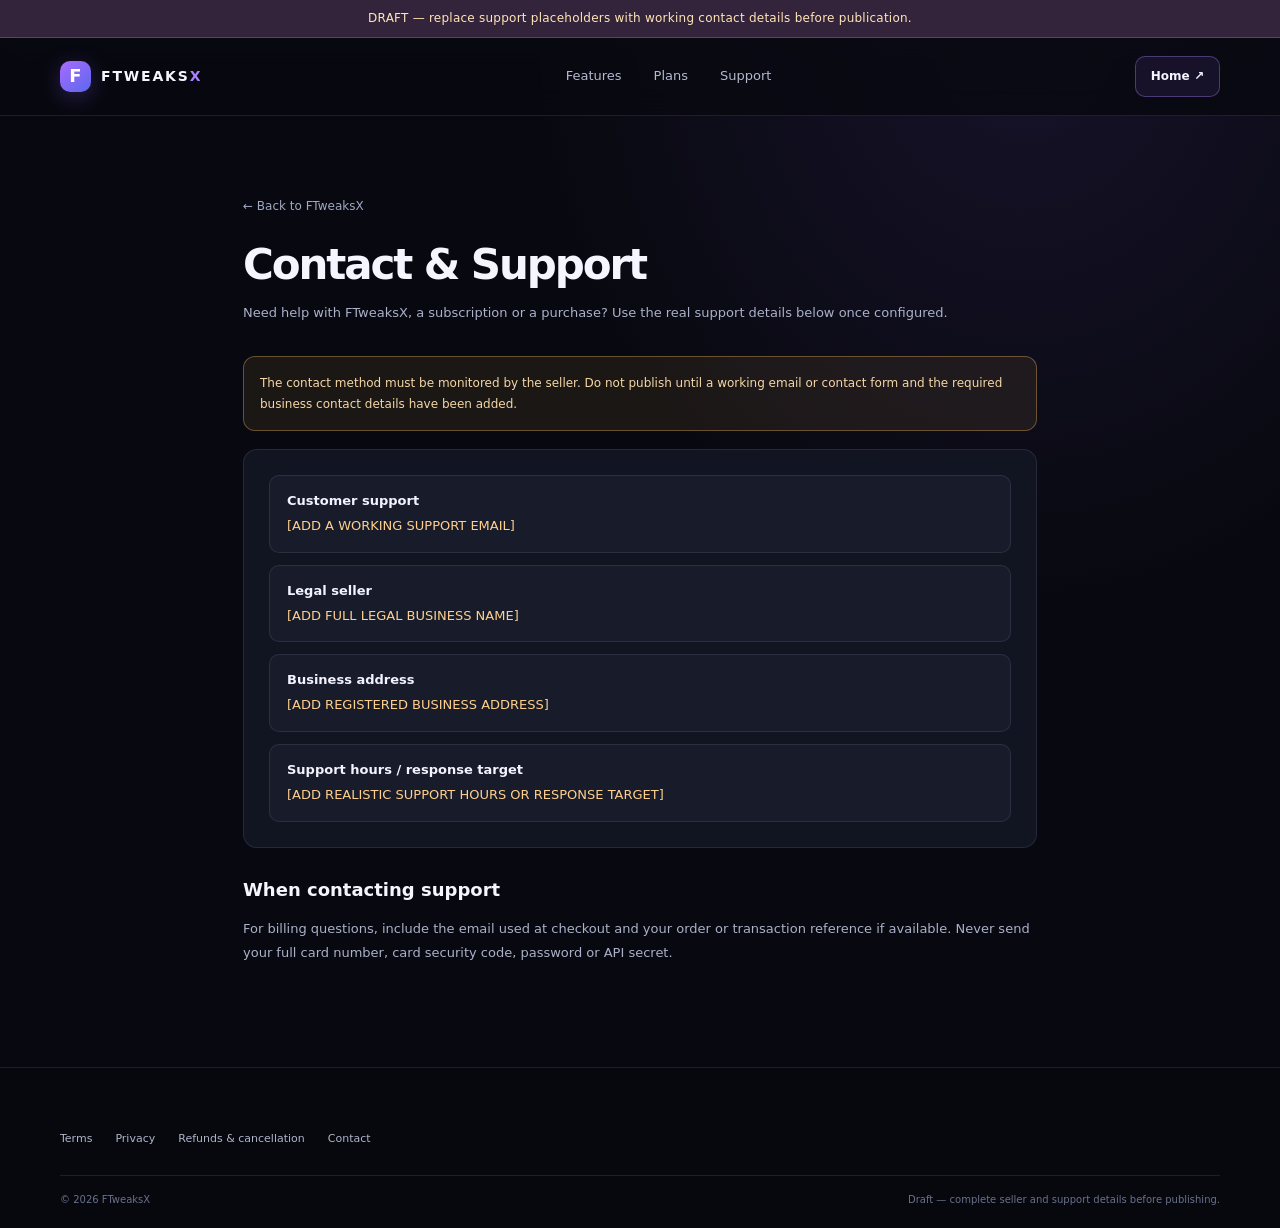
==== contact.html @ 68ff527e "Add files via upload" ====
<!doctype html><html lang="en"><head><meta charset="utf-8"><meta name="viewport" content="width=device-width,initial-scale=1"><meta name="robots" content="noindex,nofollow"><title>Contact & Support — FTweaksX</title><link rel="stylesheet" href="styles.css"></head><body><div class="draft-banner">DRAFT — replace support placeholders with working contact details before publication.</div><header class="site-header"><a class="brand" href="index.html"><span class="brand-mark">F</span><span>FTWEAKS<span class="brand-x">X</span></span></a><nav><a href="index.html#features">Features</a><a href="index.html#plans">Plans</a><a href="contact.html">Support</a></nav><a class="header-cta" href="index.html">Home ↗</a></header><main class="legal-wrap"><a class="back-link" href="index.html">← Back to FTweaksX</a><h1>Contact & Support</h1><p class="legal-intro">Need help with FTweaksX, a subscription or a purchase? Use the real support details below once configured.</p><div class="todo-box">The contact method must be monitored by the seller. Do not publish until a working email or contact form and the required business contact details have been added.</div><div class="legal-card contact-list"><div class="contact-row"><strong>Customer support</strong><span>[ADD A WORKING SUPPORT EMAIL]</span></div><div class="contact-row"><strong>Legal seller</strong><span>[ADD FULL LEGAL BUSINESS NAME]</span></div><div class="contact-row"><strong>Business address</strong><span>[ADD REGISTERED BUSINESS ADDRESS]</span></div><div class="contact-row"><strong>Support hours / response target</strong><span>[ADD REALISTIC SUPPORT HOURS OR RESPONSE TARGET]</span></div></div><h2>When contacting support</h2><p>For billing questions, include the email used at checkout and your order or transaction reference if available. Never send your full card number, card security code, password or API secret.</p></main><footer class="site-footer"><div class="footer-links"><a href="terms.html">Terms</a><a href="privacy.html">Privacy</a><a href="refunds.html">Refunds & cancellation</a><a href="contact.html">Contact</a></div><div class="footer-bottom">© 2026 FTweaksX <span>Draft — complete seller and support details before publishing.</span></div></footer></body></html>
---- styles.css ----
:root{color-scheme:dark;--bg:#080910;--panel:#10121d;--panel2:#131625;--line:rgba(167,174,214,.13);--text:#f4f5ff;--muted:#9ba2bd;--violet:#a66cff;--cyan:#63d9ff;--pink:#db78df;--max:1160px}
*{box-sizing:border-box}html{scroll-behavior:smooth}body{margin:0;background:radial-gradient(ellipse at 80% 2%,rgba(102,67,177,.16),transparent 34%),var(--bg);color:var(--text);font-family:Inter,ui-sans-serif,system-ui,-apple-system,"Segoe UI",sans-serif;line-height:1.6}a{color:inherit;text-decoration:none}.draft-banner{background:#34243b;color:#ffe5b7;text-align:center;padding:9px 18px;font-size:12px;letter-spacing:.02em;border-bottom:1px solid rgba(255,210,139,.2)}.site-header{height:78px;display:flex;align-items:center;justify-content:space-between;padding:0 max(28px,calc((100vw - var(--max))/2));border-bottom:1px solid var(--line);background:rgba(8,9,16,.82);backdrop-filter:blur(14px);position:sticky;top:0;z-index:10}.brand{display:flex;align-items:center;gap:10px;font-size:14px;font-weight:850;letter-spacing:.13em}.brand-mark{width:31px;height:31px;border-radius:10px;display:grid;place-items:center;background:linear-gradient(140deg,#a86bff,#5b68ed);box-shadow:0 5px 22px rgba(143,94,255,.27);font-size:18px;letter-spacing:0;color:white}.brand-x{color:#a980ff}.site-header nav{display:flex;gap:32px;color:#b5bad0;font-size:13px}.site-header nav a:hover,.footer-links a:hover{color:white}.header-cta{border:1px solid rgba(174,133,255,.35);background:rgba(145,97,255,.1);padding:10px 15px;border-radius:10px;font-size:12px;font-weight:700}.header-cta span{color:var(--cyan);padding-left:5px}.wrap{max-width:var(--max);margin:0 auto;padding-left:28px;padding-right:28px}.hero{min-height:620px;display:grid;grid-template-columns:1.02fr .98fr;align-items:center;gap:48px;padding-top:64px;padding-bottom:78px}.eyebrow{font-size:10px;font-weight:800;letter-spacing:.19em;color:#b895ff;display:flex;align-items:center;gap:9px}.pulse{width:7px;height:7px;border-radius:50%;background:#7fe6ff;box-shadow:0 0 13px #63d9ff}.hero h1{font-size:clamp(48px,6vw,76px);line-height:1.02;letter-spacing:-.065em;margin:24px 0 22px;font-weight:850}.gradient-text{background:linear-gradient(100deg,#c39aff 5%,#8f8cff 48%,#67d7ed 100%);-webkit-background-clip:text;background-clip:text;color:transparent}.hero-lede{max-width:520px;color:#aeb4cc;font-size:16px;line-height:1.8}.hero-actions{display:flex;align-items:center;gap:24px;margin-top:31px}.button{display:inline-flex;align-items:center;justify-content:center;gap:12px;padding:13px 21px;border-radius:10px;font-size:13px;font-weight:750;letter-spacing:.01em}.button.primary{background:linear-gradient(105deg,#8e5af4,#637cf4);box-shadow:0 10px 30px rgba(112,86,244,.24)}.button.primary:hover{filter:brightness(1.1);transform:translateY(-1px)}.text-link{font-size:13px;color:#cad0e5}.hero-note{margin-top:38px;max-width:500px;display:flex;gap:10px;color:#858da9;font-size:11px;line-height:1.6}.note-icon{color:#73d8f7;font-size:16px}.hero-visual{height:410px;position:relative;display:grid;place-items:center}.glow{position:absolute;width:390px;height:300px;background:linear-gradient(140deg,rgba(159,92,255,.22),rgba(58,201,225,.12));filter:blur(65px);border-radius:50%}.mock-window{position:relative;width:min(100%,470px);height:320px;border-radius:18px;background:linear-gradient(150deg,#171a2a,#0d1019);border:1px solid rgba(183,170,255,.23);box-shadow:0 35px 90px rgba(0,0,0,.5),0 0 45px rgba(133,91,245,.12);overflow:hidden;transform:perspective(1100px) rotateY(-7deg) rotateX(2deg)}.mock-top{height:46px;border-bottom:1px solid var(--line);display:flex;align-items:center;justify-content:space-between;padding:0 16px}.mock-brand{font-size:9px;letter-spacing:.17em;font-weight:850;color:#aeb5d1}.mock-brand i{display:inline-grid;place-items:center;width:19px;height:19px;border-radius:6px;background:linear-gradient(140deg,#a86bff,#5b68ed);font-style:normal;color:white;margin-right:7px}.mock-controls{display:flex;gap:6px}.mock-controls b{width:6px;height:6px;border-radius:50%;background:#4d5369}.mock-controls b:last-child{background:#de6579}.mock-body{display:flex;height:274px}.mock-side{width:53px;border-right:1px solid var(--line);padding:22px 13px;display:flex;align-items:center;flex-direction:column;gap:22px}.mock-side i{width:15px;height:15px;border-radius:5px;background:#35394e}.mock-side-active{width:27px;height:27px;border-radius:8px;background:rgba(158,104,255,.26);border:1px solid rgba(182,139,255,.65)}.mock-content{padding:24px 25px;flex:1}.mock-kicker,.mock-label{font-size:8px;letter-spacing:.16em;color:#8189a7;font-weight:800}.mock-title{font-size:23px;font-weight:800;letter-spacing:-.04em;margin:4px 0 20px}.mock-metrics{display:grid;grid-template-columns:1fr 1fr;gap:12px}.mock-metrics div{background:#171b2a;border:1px solid var(--line);border-radius:9px;padding:12px}.mock-metrics small{display:block;color:#79819f;font-size:7px;letter-spacing:.1em}.mock-metrics strong{display:block;font-size:17px;margin-top:4px;color:#bd9aff}.mock-label{margin-top:20px}.mock-lines{display:grid;gap:8px;margin-top:9px}.mock-lines span{height:6px;border-radius:6px;background:#272c40}.mock-lines span:nth-child(2){width:83%}.mock-lines span:nth-child(3){width:65%}.mock-bottom{display:flex;justify-content:space-between;margin-top:18px;font-size:8px;color:#68718f}.float-chip{position:absolute;background:rgba(19,22,36,.92);border:1px solid rgba(180,167,255,.22);box-shadow:0 15px 35px rgba(0,0,0,.4);border-radius:11px;padding:11px 14px;font-size:11px;color:#dce1f6;backdrop-filter:blur(10px)}.chip-one{top:48px;right:-6px}.chip-two{bottom:47px;left:-10px}.chip-dot{display:inline-block;width:7px;height:7px;border-radius:50%;margin-right:8px}.violet{background:#b78aff;box-shadow:0 0 10px #b78aff}.cyan{background:#64dfff;box-shadow:0 0 10px #64dfff}.feature-section{padding:92px 0;background:linear-gradient(180deg,rgba(17,19,31,.35),rgba(14,16,26,.9));border-top:1px solid var(--line);border-bottom:1px solid var(--line)}.section-heading{max-width:680px;margin-bottom:36px}.section-heading h2{font-size:clamp(34px,4.5vw,48px);line-height:1.1;letter-spacing:-.05em;margin:15px 0}.section-heading p{color:var(--muted);font-size:14px;max-width:580px}.muted-gradient{color:#949bb5}.feature-grid{display:grid;grid-template-columns:repeat(4,1fr);gap:14px}.feature-card{min-height:210px;background:linear-gradient(145deg,rgba(25,29,46,.9),rgba(14,17,27,.94));border:1px solid var(--line);border-radius:15px;padding:22px}.feature-icon{width:38px;height:38px;border-radius:11px;display:grid;place-items:center;font-size:22px;margin-bottom:18px}.violet-icon{color:#c09bff;background:rgba(160,105,255,.13)}.cyan-icon{color:#75e4f4;background:rgba(74,209,227,.12)}.blue-icon{color:#8ba8ff;background:rgba(105,131,255,.13)}.pink-icon{color:#e6a0ee;background:rgba(216,120,223,.12)}.feature-card h3{font-size:15px;margin:0 0 8px}.feature-card p{color:#959db7;font-size:12px;line-height:1.7;margin:0}.fine-print,.plan-disclaimer{color:#747d99;font-size:11px;line-height:1.7;margin-top:22px}.plans-section{padding:100px 0 90px}.centered{text-align:center;margin:0 auto 42px}.centered .eyebrow{justify-content:center}.centered p{margin-left:auto;margin-right:auto}.plans-grid{max-width:790px;margin:0 auto;display:grid;grid-template-columns:1fr 1fr;gap:17px}.plan-card{background:linear-gradient(145deg,#131625,#0e111b);border:1px solid var(--line);border-radius:17px;padding:29px;position:relative;overflow:hidden}.plan-card.featured{border-color:rgba(168,115,255,.62);box-shadow:0 0 40px rgba(134,84,230,.11)}.popular-tag{position:absolute;right:0;top:0;background:linear-gradient(100deg,#925bf1,#6c77ef);padding:7px 13px;border-radius:0 0 0 10px;font-size:8px;letter-spacing:.12em;font-weight:850}.plan-label{font-size:9px;color:#ac8aff;font-weight:850;letter-spacing:.18em}.plan-card h3{font-size:19px;margin:9px 0 12px}.price{font-size:39px;letter-spacing:-.055em;font-weight:850}.price span{font-size:12px;letter-spacing:0;color:#929ab5;font-weight:500}.plan-desc{min-height:47px;color:#a6aec8;font-size:12px;line-height:1.6}.plan-card ul{list-style:none;margin:19px 0 25px;padding:0;display:grid;gap:11px}.plan-card li{font-size:11px;color:#c0c6da;padding-left:20px;position:relative}.plan-card li:before{content:'✓';position:absolute;left:0;color:#7ee2e8;font-weight:800}.button.disabled{width:100%;background:#24283a;color:#8088a2;border:1px solid #343a51;cursor:not-allowed}.plan-disclaimer{text-align:center;max-width:770px;margin:23px auto 0}.notice-section{display:flex;gap:18px;align-items:flex-start;padding-top:25px;padding-bottom:65px}.notice-icon{flex:0 0 32px;width:32px;height:32px;border-radius:10px;background:rgba(255,191,99,.12);color:#ffca83;display:grid;place-items:center;font-weight:900}.notice-section h3{font-size:14px;margin:0 0 5px}.notice-section p{color:#959db6;font-size:12px;margin:0;max-width:850px}.site-footer{border-top:1px solid var(--line);padding:35px max(28px,calc((100vw - var(--max))/2)) 20px;background:#07080e}.footer-main p{font-size:11px;color:#8189a5;margin:10px 0}.footer-entity{font-size:11px;color:#98a0ba}.todo{color:#ffcf8e;background:rgba(255,190,91,.1);padding:2px 6px;border-radius:5px}.footer-links{display:flex;gap:23px;flex-wrap:wrap;margin:27px 0;color:#aeb5ca;font-size:11px}.footer-bottom{border-top:1px solid var(--line);padding-top:16px;color:#68718b;font-size:10px;display:flex;justify-content:space-between;gap:20px;flex-wrap:wrap}
/* legal/support pages */
.legal-wrap{max-width:850px;margin:0 auto;padding:76px 28px 90px}.back-link{color:#9fa8c2;font-size:12px}.legal-wrap h1{font-size:42px;letter-spacing:-.05em;line-height:1.1;margin:24px 0 10px}.legal-intro{font-size:14px;color:#aab1c8;margin-bottom:32px}.legal-card{background:#111522;border:1px solid var(--line);border-radius:14px;padding:25px;margin:18px 0}.legal-wrap h2{font-size:18px;margin:28px 0 8px}.legal-wrap p,.legal-wrap li{font-size:13px;line-height:1.8;color:#aab1c8}.legal-wrap a.inline{color:#b897ff;text-decoration:underline}.legal-wrap .todo{overflow-wrap:anywhere}.todo-box{border:1px solid rgba(255,190,91,.35);background:rgba(255,190,91,.08);border-radius:12px;padding:16px;color:#f5d7a6;font-size:12px;line-height:1.7}.contact-list{display:grid;gap:12px}.contact-row{padding:15px 17px;border-radius:10px;background:#171b2a;border:1px solid var(--line);font-size:13px}.contact-row strong{display:block;color:#f3f3ff;margin-bottom:4px}.contact-row span{color:#ffd08c}
@media(max-width:900px){.hero{grid-template-columns:1fr;gap:10px;padding-top:68px}.hero-visual{height:370px}.feature-grid{grid-template-columns:repeat(2,1fr)}.site-header nav{gap:16px}}
@media(max-width:600px){.site-header{height:66px;padding:0 17px}.site-header nav{display:none}.header-cta{padding:9px 11px}.wrap{padding-left:19px;padding-right:19px}.hero{padding-top:58px}.hero h1{font-size:54px}.hero-visual{height:310px}.mock-window{height:280px}.mock-body{height:234px}.chip-one{right:0;top:20px}.chip-two{left:0;bottom:15px}.feature-grid,.plans-grid{grid-template-columns:1fr}.feature-section,.plans-section{padding:70px 0}.plan-card{padding:23px}.site-footer{padding-left:20px;padding-right:20px}.legal-wrap{padding:54px 20px 70px}.legal-wrap h1{font-size:35px}}
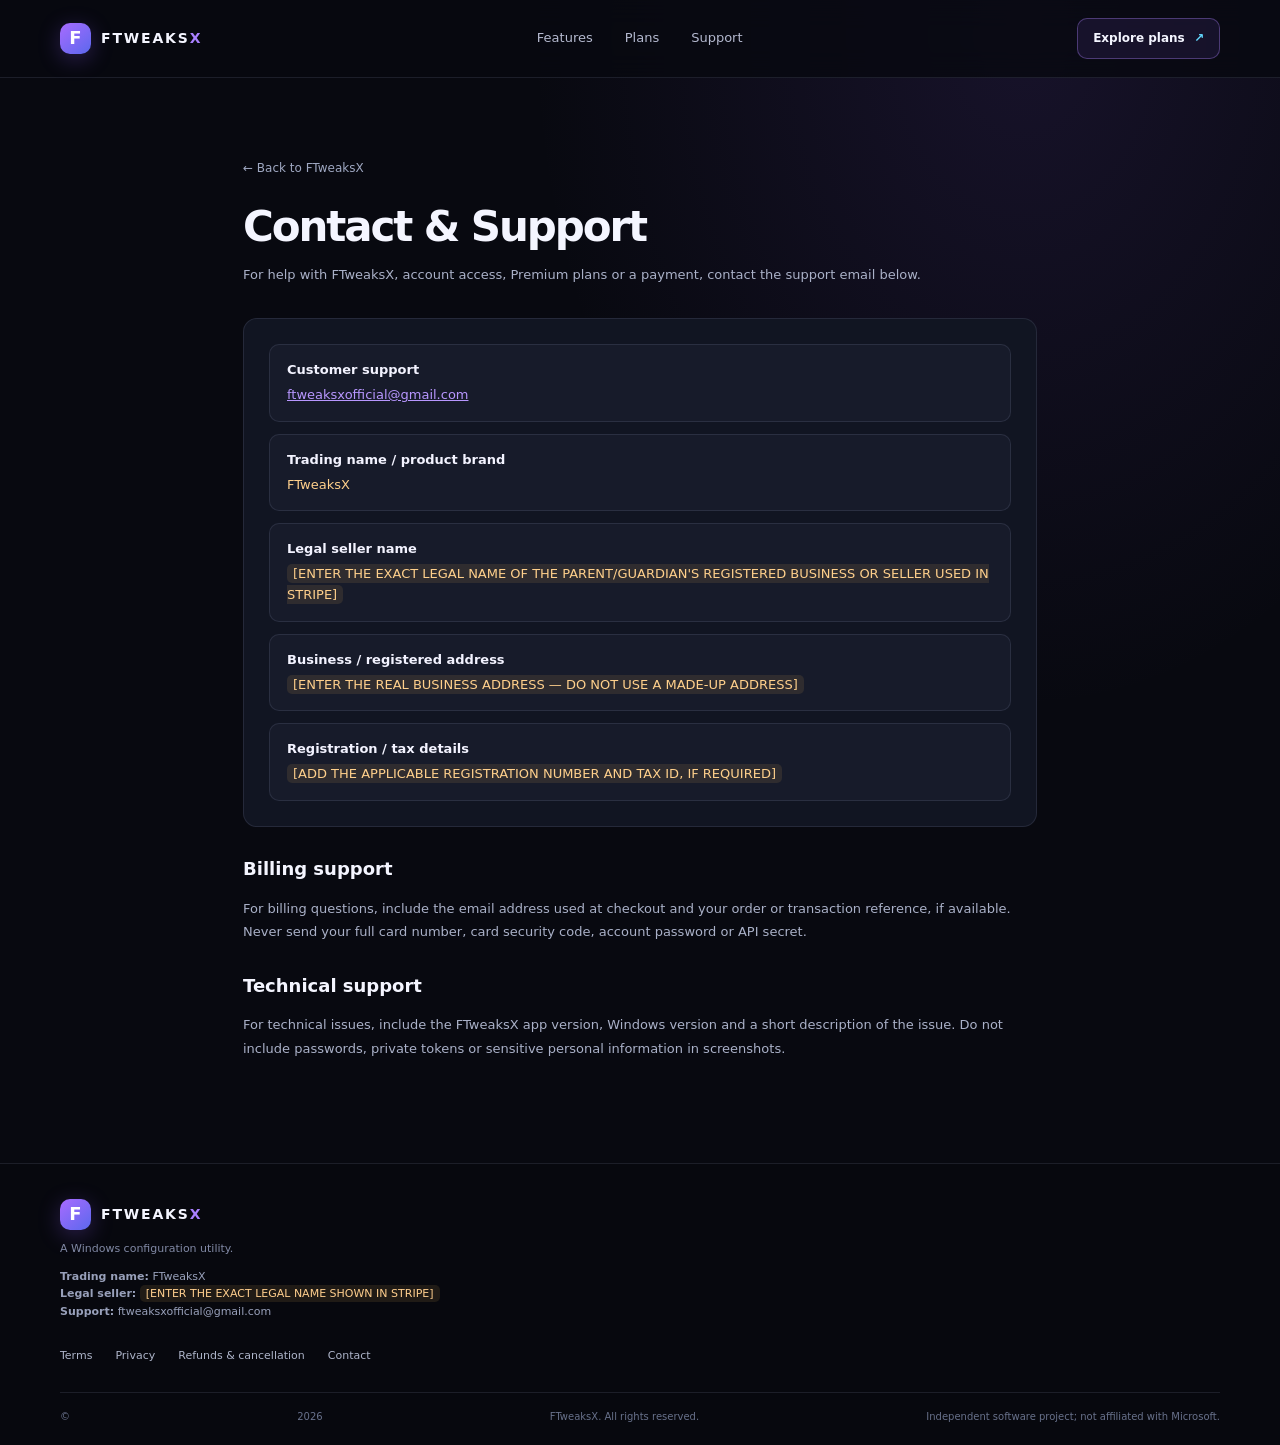
==== commit da2c5f97: "contact.html" ====
--- a/contact.html
+++ b/contact.html
@@ -1 +1,28 @@
-<!doctype html><html lang="en"><head><meta charset="utf-8"><meta name="viewport" content="width=device-width,initial-scale=1"><meta name="robots" content="noindex,nofollow"><title>Contact & Support — FTweaksX</title><link rel="stylesheet" href="styles.css"></head><body><div class="draft-banner">DRAFT — replace support placeholders with working contact details before publication.</div><header class="site-header"><a class="brand" href="index.html"><span class="brand-mark">F</span><span>FTWEAKS<span class="brand-x">X</span></span></a><nav><a href="index.html#features">Features</a><a href="index.html#plans">Plans</a><a href="contact.html">Support</a></nav><a class="header-cta" href="index.html">Home ↗</a></header><main class="legal-wrap"><a class="back-link" href="index.html">← Back to FTweaksX</a><h1>Contact & Support</h1><p class="legal-intro">Need help with FTweaksX, a subscription or a purchase? Use the real support details below once configured.</p><div class="todo-box">The contact method must be monitored by the seller. Do not publish until a working email or contact form and the required business contact details have been added.</div><div class="legal-card contact-list"><div class="contact-row"><strong>Customer support</strong><span>[ADD A WORKING SUPPORT EMAIL]</span></div><div class="contact-row"><strong>Legal seller</strong><span>[ADD FULL LEGAL BUSINESS NAME]</span></div><div class="contact-row"><strong>Business address</strong><span>[ADD REGISTERED BUSINESS ADDRESS]</span></div><div class="contact-row"><strong>Support hours / response target</strong><span>[ADD REALISTIC SUPPORT HOURS OR RESPONSE TARGET]</span></div></div><h2>When contacting support</h2><p>For billing questions, include the email used at checkout and your order or transaction reference if available. Never send your full card number, card security code, password or API secret.</p></main><footer class="site-footer"><div class="footer-links"><a href="terms.html">Terms</a><a href="privacy.html">Privacy</a><a href="refunds.html">Refunds & cancellation</a><a href="contact.html">Contact</a></div><div class="footer-bottom">© 2026 FTweaksX <span>Draft — complete seller and support details before publishing.</span></div></footer></body></html>
+<!doctype html>
+<html lang="en"><head><meta charset="utf-8"><meta name="viewport" content="width=device-width,initial-scale=1"><meta name="robots" content="noindex,nofollow"><title>Contact &amp; Support — FTweaksX</title><link rel="stylesheet" href="styles.css"></head>
+<body><header class="site-header">
+  <a class="brand" href="index.html" aria-label="FTweaksX home"><span class="brand-mark">F</span><span>FTWEAKS<span class="brand-x">X</span></span></a>
+  <nav aria-label="Main navigation"><a href="index.html#features">Features</a><a href="index.html#plans">Plans</a><a href="contact.html">Support</a></nav>
+  <a class="header-cta" href="index.html#plans">Explore plans <span>↗</span></a>
+</header><main class="legal-wrap"><a class="back-link" href="index.html">← Back to FTweaksX</a><h1>Contact &amp; Support</h1>
+<p class="legal-intro">For help with FTweaksX, account access, Premium plans or a payment, contact the support email below.</p>
+<div class="legal-card contact-list">
+  <div class="contact-row"><strong>Customer support</strong><span><a class="inline" href="mailto:ftweaksxofficial@gmail.com">ftweaksxofficial@gmail.com</a></span></div>
+  <div class="contact-row"><strong>Trading name / product brand</strong><span>FTweaksX</span></div>
+  <div class="contact-row"><strong>Legal seller name</strong><span class="todo">[ENTER THE EXACT LEGAL NAME OF THE PARENT/GUARDIAN'S REGISTERED BUSINESS OR SELLER USED IN STRIPE]</span></div>
+  <div class="contact-row"><strong>Business / registered address</strong><span class="todo">[ENTER THE REAL BUSINESS ADDRESS — DO NOT USE A MADE-UP ADDRESS]</span></div>
+  <div class="contact-row"><strong>Registration / tax details</strong><span class="todo">[ADD THE APPLICABLE REGISTRATION NUMBER AND TAX ID, IF REQUIRED]</span></div>
+</div>
+<h2>Billing support</h2><p>For billing questions, include the email address used at checkout and your order or transaction reference, if available. Never send your full card number, card security code, account password or API secret.</p>
+<h2>Technical support</h2><p>For technical issues, include the FTweaksX app version, Windows version and a short description of the issue. Do not include passwords, private tokens or sensitive personal information in screenshots.</p>
+</main><footer class="site-footer">
+  <div class="footer-main">
+    <a class="brand" href="index.html"><span class="brand-mark">F</span><span>FTWEAKS<span class="brand-x">X</span></span></a>
+    <p>A Windows configuration utility.</p>
+    <div class="footer-entity"><strong>Trading name:</strong> FTweaksX</div>
+    <div class="footer-entity"><strong>Legal seller:</strong> <span class="todo">[ENTER THE EXACT LEGAL NAME SHOWN IN STRIPE]</span></div>
+    <div class="footer-entity"><strong>Support:</strong> <a class="inline" href="mailto:ftweaksxofficial@gmail.com">ftweaksxofficial@gmail.com</a></div>
+  </div>
+  <div class="footer-links"><a href="terms.html">Terms</a><a href="privacy.html">Privacy</a><a href="refunds.html">Refunds &amp; cancellation</a><a href="contact.html">Contact</a></div>
+  <div class="footer-bottom">© <span id="year">2026</span> FTweaksX. All rights reserved. <span>Independent software project; not affiliated with Microsoft.</span></div>
+</footer></body></html>
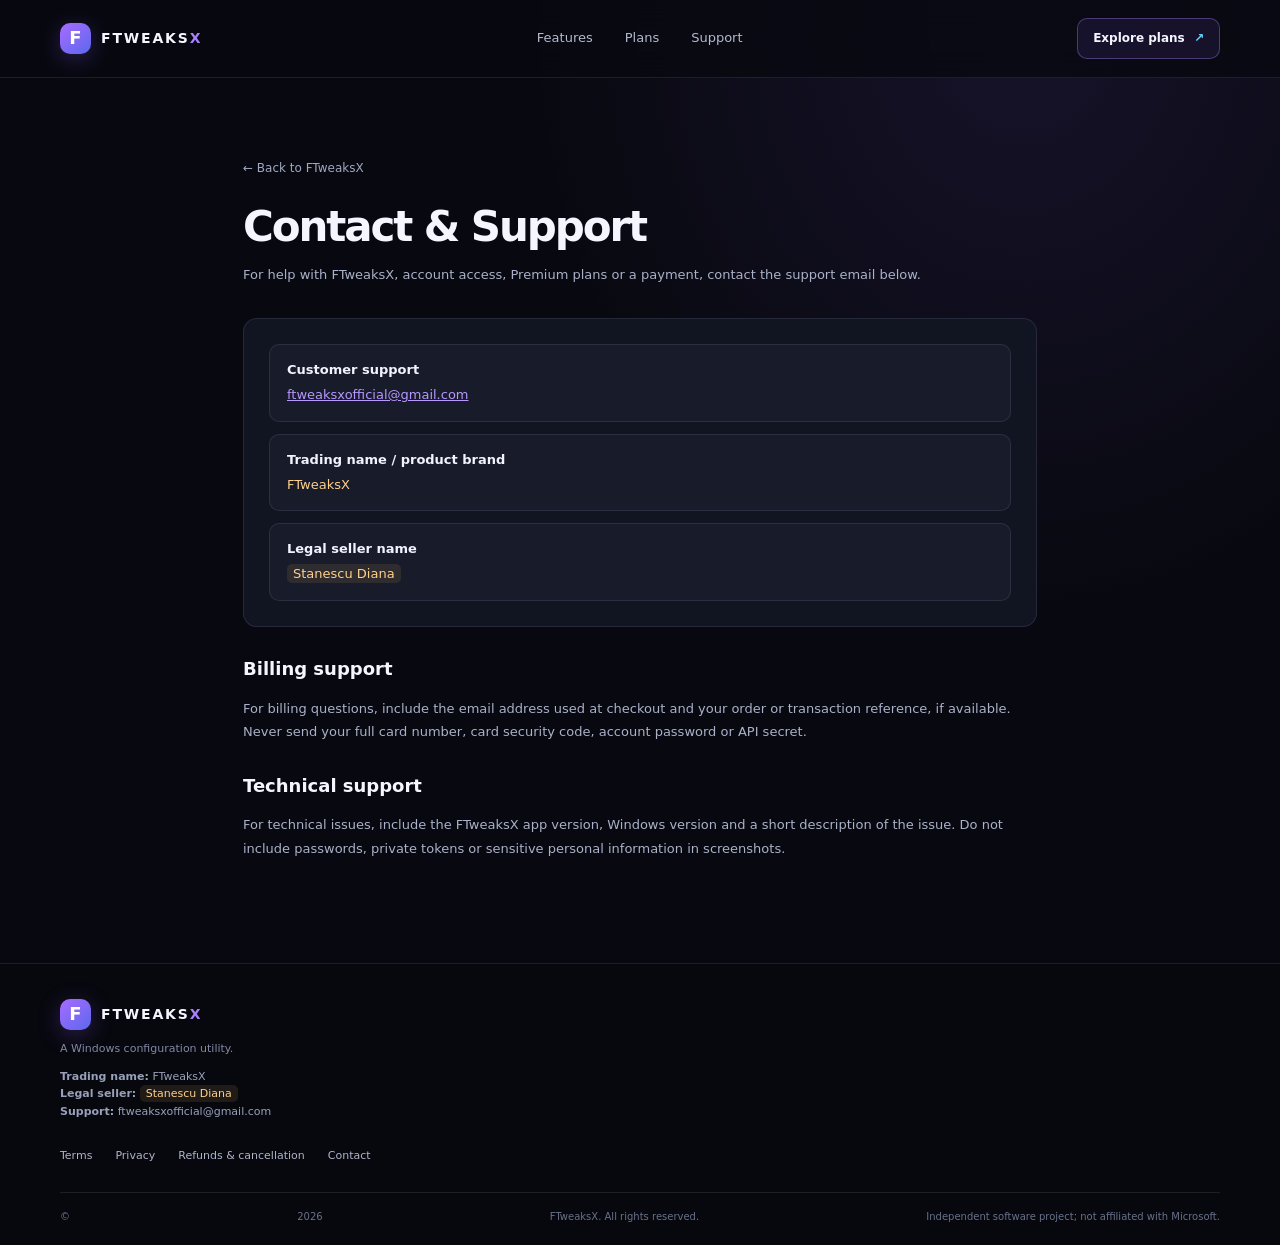
==== commit 40f5990e: "contact.html" ====
--- a/contact.html
+++ b/contact.html
@@ -9,9 +9,7 @@
 <div class="legal-card contact-list">
   <div class="contact-row"><strong>Customer support</strong><span><a class="inline" href="mailto:ftweaksxofficial@gmail.com">ftweaksxofficial@gmail.com</a></span></div>
   <div class="contact-row"><strong>Trading name / product brand</strong><span>FTweaksX</span></div>
-  <div class="contact-row"><strong>Legal seller name</strong><span class="todo">[ENTER THE EXACT LEGAL NAME OF THE PARENT/GUARDIAN'S REGISTERED BUSINESS OR SELLER USED IN STRIPE]</span></div>
-  <div class="contact-row"><strong>Business / registered address</strong><span class="todo">[ENTER THE REAL BUSINESS ADDRESS — DO NOT USE A MADE-UP ADDRESS]</span></div>
-  <div class="contact-row"><strong>Registration / tax details</strong><span class="todo">[ADD THE APPLICABLE REGISTRATION NUMBER AND TAX ID, IF REQUIRED]</span></div>
+  <div class="contact-row"><strong>Legal seller name</strong><span class="todo">Stanescu Diana</span></div>
 </div>
 <h2>Billing support</h2><p>For billing questions, include the email address used at checkout and your order or transaction reference, if available. Never send your full card number, card security code, account password or API secret.</p>
 <h2>Technical support</h2><p>For technical issues, include the FTweaksX app version, Windows version and a short description of the issue. Do not include passwords, private tokens or sensitive personal information in screenshots.</p>
@@ -20,7 +18,7 @@
     <a class="brand" href="index.html"><span class="brand-mark">F</span><span>FTWEAKS<span class="brand-x">X</span></span></a>
     <p>A Windows configuration utility.</p>
     <div class="footer-entity"><strong>Trading name:</strong> FTweaksX</div>
-    <div class="footer-entity"><strong>Legal seller:</strong> <span class="todo">[ENTER THE EXACT LEGAL NAME SHOWN IN STRIPE]</span></div>
+    <div class="footer-entity"><strong>Legal seller:</strong> <span class="todo">Stanescu Diana</span></div>
     <div class="footer-entity"><strong>Support:</strong> <a class="inline" href="mailto:ftweaksxofficial@gmail.com">ftweaksxofficial@gmail.com</a></div>
   </div>
   <div class="footer-links"><a href="terms.html">Terms</a><a href="privacy.html">Privacy</a><a href="refunds.html">Refunds &amp; cancellation</a><a href="contact.html">Contact</a></div>
